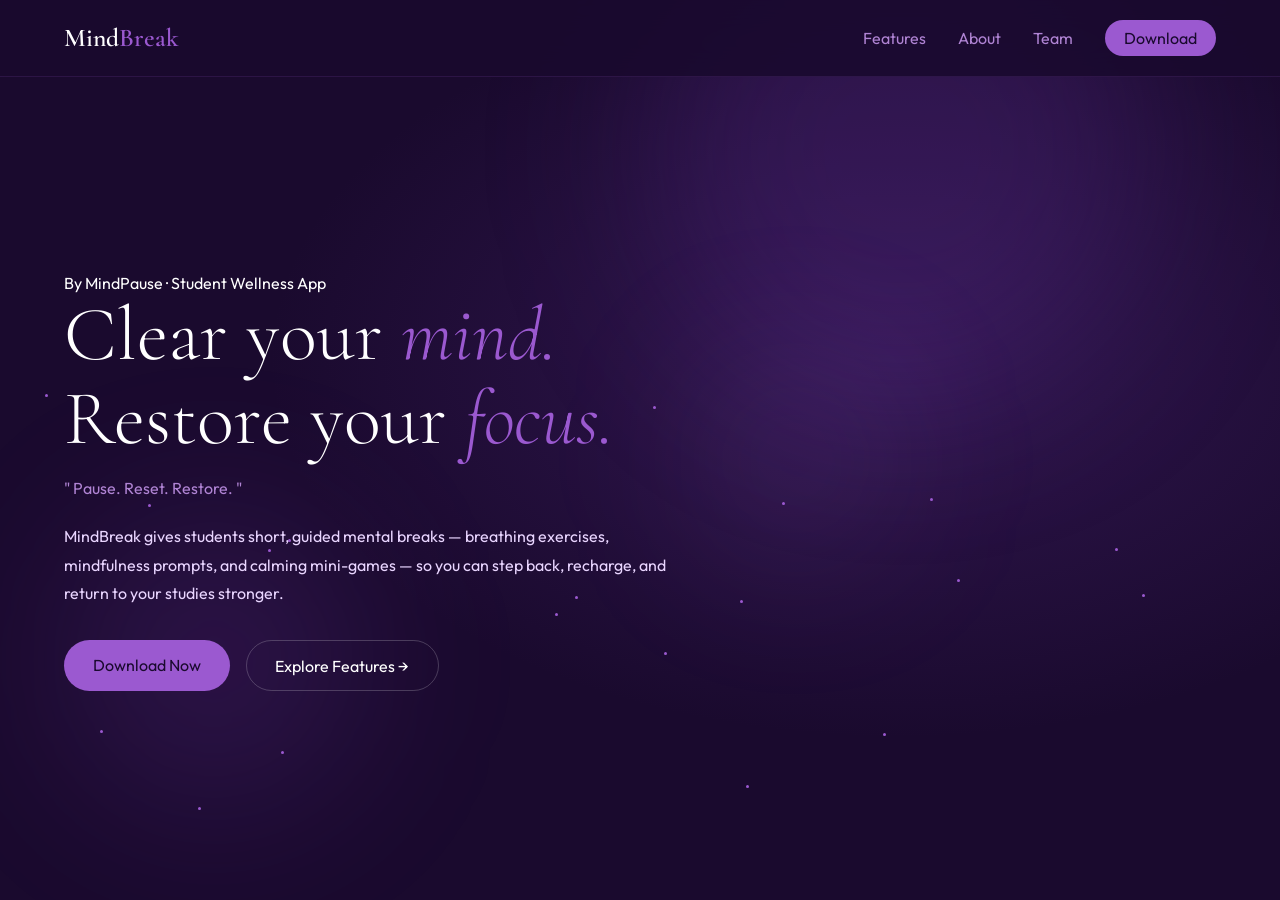
==== index.html @ 4e4fc4e6 "Add files via upload" ====
<!DOCTYPE html>
<html lang="en">
<head>
  <meta charset="UTF-8">
  <meta name="viewport" content="width=device-width, initial-scale=1.0">
  <title>MindBreak</title>

  <link rel="preconnect" href="https://fonts.googleapis.com">
  <link href="https://fonts.googleapis.com/css2?family=Cormorant+Garamond:ital,wght@0,300;0,400;0,600;1,300;1,400&family=Outfit:wght@300;400;500;600&display=swap" rel="stylesheet">

  <link rel="stylesheet" href="style.css">
</head>
<body>

<!-- NAV -->
<nav>
  <a href="#" class="nav-logo">Mind<span>Break</span></a>
  <ul class="nav-links">
    <li><a href="#features">Features</a></li>
    <li><a href="#about">About</a></li>
    <li><a href="#team">Team</a></li>
    <li><a href="#download" class="nav-cta">Download</a></li>
  </ul>
</nav>

<!-- HERO -->
<section class="hero" id="home">
  <div class="hero-bg"></div>
  <div class="blob blob-1"></div>
  <div class="blob blob-2"></div>
  <div class="blob blob-3"></div>
  <div class="particles" id="particles"></div>

  <div class="hero-content">
    <div class="hero-eyebrow">
      <span class="dot"></span>
      By MindPause · Student Wellness App
    </div>

    <h1>Clear your <em>mind.</em><br>Restore your <em>focus.</em></h1>

    <p class="tagline">" Pause. Reset. Restore. "</p>

    <p class="hero-desc">
      MindBreak gives students short, guided mental breaks —
      breathing exercises, mindfulness prompts, and calming mini-games —
      so you can step back, recharge, and return to your studies stronger.
    </p>

    <div class="download-group">
      <a href="#download" class="btn-primary">
        Download Now
      </a>

      <a href="#features" class="btn-secondary">
        Explore Features →
      </a>
    </div>
  </div>
</section>

<script src="script.js"></script>
</body>
</html>
---- style.css ----
*, *::before, *::after {
  box-sizing: border-box;
  margin: 0;
  padding: 0;
}

:root {
  --deep: #1a0a2e;
  --mid: #2d1b4e;
  --teal: #5b2d8e;
  --sage: #9b59d0;
  --mist: #c89ee8;
  --cream: #ffffff;
  --warm: #f5eeff;
  --coral: #c084fc;
  --gold: #a855f7;
  --text-light: #e9d5ff;
  --text-muted: #b084d4;
}

body {
  font-family: 'Outfit', sans-serif;
  background: var(--deep);
  color: var(--cream);
  overflow-x: hidden;
}

nav {
  position: fixed;
  top: 0;
  left: 0;
  right: 0;

  z-index: 100;

  display: flex;
  justify-content: space-between;
  align-items: center;

  padding: 1.4rem 5%;

  background: rgba(26, 10, 46, 0.88);
  backdrop-filter: blur(16px);

  border-bottom: 1px solid rgba(155, 89, 208, 0.15);
}

.nav-logo {
  font-family: 'Cormorant Garamond', serif;
  font-size: 1.6rem;
  font-weight: 600;
  text-decoration: none;
  color: white;
}

.nav-logo span {
  color: var(--sage);
}

.nav-links {
  display: flex;
  gap: 2rem;
  list-style: none;
}

.nav-links a {
  text-decoration: none;
  color: var(--text-muted);
  transition: 0.3s;
}

.nav-links a:hover {
  color: white;
}

.nav-cta {
  background: var(--sage);
  padding: 0.5rem 1.2rem;
  border-radius: 50px;
  color: var(--deep) !important;
}

.hero {
  min-height: 100vh;
  display: flex;
  align-items: center;

  position: relative;

  padding: 8rem 5% 4rem;

  overflow: hidden;
}

.hero-bg {
  position: absolute;
  inset: 0;

  background:
    radial-gradient(
      ellipse 70% 60% at 70% 40%,
      rgba(91, 45, 142, 0.35) 0%,
      transparent 70%
    ),
    var(--deep);
}

.hero-content {
  position: relative;
  z-index: 2;
  max-width: 620px;
}

.hero h1 {
  font-family: 'Cormorant Garamond', serif;

  font-size: clamp(3rem, 6vw, 5.5rem);

  font-weight: 300;
  line-height: 1.1;

  margin-bottom: 1rem;
}

.hero h1 em {
  color: var(--sage);
}

.tagline {
  color: var(--text-muted);
  margin-bottom: 1.5rem;
}

.hero-desc {
  line-height: 1.8;
  color: var(--text-light);
  margin-bottom: 2rem;
}

.download-group {
  display: flex;
  gap: 1rem;
}

.btn-primary,
.btn-secondary {
  text-decoration: none;
  padding: 0.9rem 1.8rem;
  border-radius: 50px;
  transition: 0.3s;
}

.btn-primary {
  background: var(--sage);
  color: var(--deep);
}

.btn-primary:hover {
  background: var(--mist);
}

.btn-secondary {
  border: 1px solid rgba(255,255,255,0.2);
  color: white;
}

.btn-secondary:hover {
  border-color: var(--sage);
  color: var(--sage);
}

.blob {
  position: absolute;
  border-radius: 50%;
  filter: blur(80px);
}

.blob-1 {
  width: 500px;
  height: 500px;

  background: rgba(91, 45, 142, 0.28);

  top: -100px;
  right: 10%;
}

.blob-2 {
  width: 300px;
  height: 300px;

  background: rgba(168, 85, 247, 0.12);

  bottom: 10%;
  left: 5%;
}

.blob-3 {
  width: 200px;
  height: 200px;

  background: rgba(192, 132, 252, 0.1);

  top: 40%;
  right: 30%;
}

.particle {
  position: absolute;

  width: 3px;
  height: 3px;

  border-radius: 50%;

  background: var(--sage);

  animation: float-up 8s ease-in-out infinite;
}

@keyframes float-up {
  0% {
    opacity: 0;
    transform: translateY(0);
  }

  50% {
    opacity: 0.6;
  }

  100% {
    opacity: 0;
    transform: translateY(-200px);
  }
}
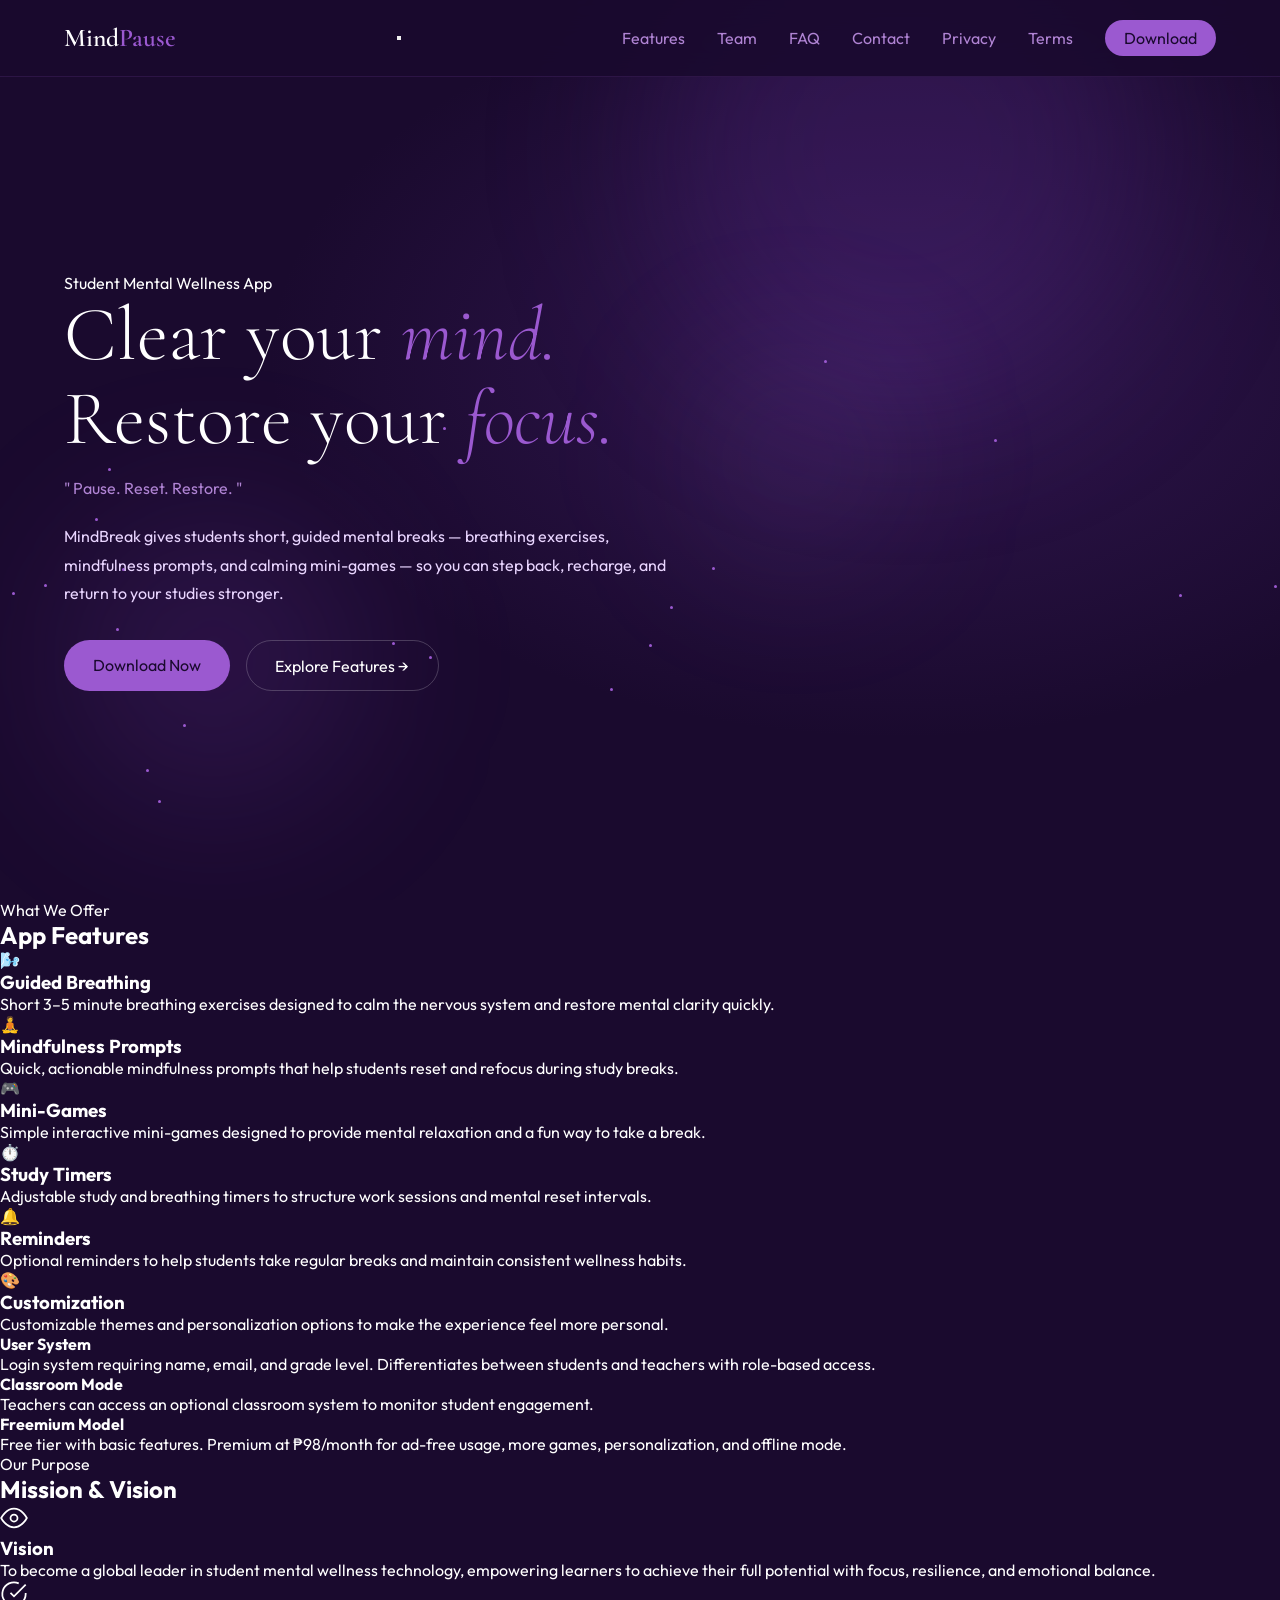
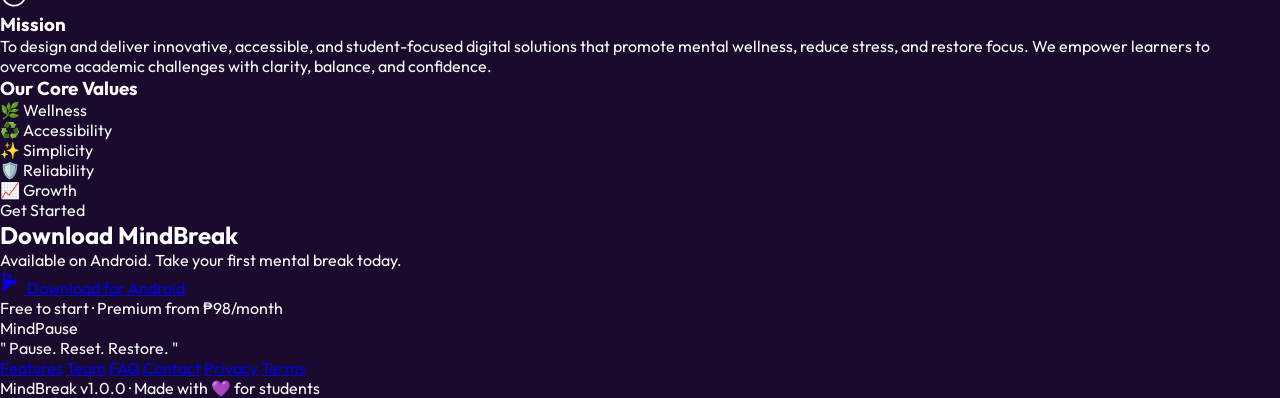
==== commit 94cd7c12: "Add files via upload" ====
--- a/index.html
+++ b/index.html
@@ -1,64 +1,192 @@
-<!DOCTYPE html>
-<html lang="en">
-<head>
-  <meta charset="UTF-8">
-  <meta name="viewport" content="width=device-width, initial-scale=1.0">
-  <title>MindBreak</title>
-
-  <link rel="preconnect" href="https://fonts.googleapis.com">
-  <link href="https://fonts.googleapis.com/css2?family=Cormorant+Garamond:ital,wght@0,300;0,400;0,600;1,300;1,400&family=Outfit:wght@300;400;500;600&display=swap" rel="stylesheet">
-
-  <link rel="stylesheet" href="style.css">
-</head>
-<body>
-
-<!-- NAV -->
-<nav>
-  <a href="#" class="nav-logo">Mind<span>Break</span></a>
-  <ul class="nav-links">
-    <li><a href="#features">Features</a></li>
-    <li><a href="#about">About</a></li>
-    <li><a href="#team">Team</a></li>
-    <li><a href="#download" class="nav-cta">Download</a></li>
-  </ul>
-</nav>
-
-<!-- HERO -->
-<section class="hero" id="home">
-  <div class="hero-bg"></div>
-  <div class="blob blob-1"></div>
-  <div class="blob blob-2"></div>
-  <div class="blob blob-3"></div>
-  <div class="particles" id="particles"></div>
-
-  <div class="hero-content">
-    <div class="hero-eyebrow">
-      <span class="dot"></span>
-      By MindPause · Student Wellness App
-    </div>
-
-    <h1>Clear your <em>mind.</em><br>Restore your <em>focus.</em></h1>
-
-    <p class="tagline">" Pause. Reset. Restore. "</p>
-
-    <p class="hero-desc">
-      MindBreak gives students short, guided mental breaks —
-      breathing exercises, mindfulness prompts, and calming mini-games —
-      so you can step back, recharge, and return to your studies stronger.
-    </p>
-
-    <div class="download-group">
-      <a href="#download" class="btn-primary">
-        Download Now
-      </a>
-
-      <a href="#features" class="btn-secondary">
-        Explore Features →
-      </a>
-    </div>
-  </div>
-</section>
-
-<script src="script.js"></script>
-</body>
+<!DOCTYPE html>
+<html lang="en">
+<head>
+  <meta charset="UTF-8">
+  <meta name="viewport" content="width=device-width, initial-scale=1.0">
+  <title>MindPause - Pause. Reset. Restore.</title>
+  <link rel="preconnect" href="https://fonts.googleapis.com">
+  <link href="https://fonts.googleapis.com/css2?family=Cormorant+Garamond:ital,wght@0,300;0,400;0,600;1,300;1,400&family=Outfit:wght@300;400;500;600&display=swap" rel="stylesheet">
+  <link rel="stylesheet" href="style.css">
+</head>
+<body>
+
+<nav>
+  <a href="#" class="nav-logo">Mind<span>Pause</span></a>
+  <button class="nav-mobile-toggle" id="navToggle">
+    <span></span><span></span><span></span>
+  </button>
+  <ul class="nav-links" id="navLinks">
+    <li><a href="#features">Features</a></li>
+    <li><a href="team.html">Team</a></li>
+    <li><a href="faq.html">FAQ</a></li>
+    <li><a href="contact.html">Contact</a></li>
+    <li><a href="privacy.html">Privacy</a></li>
+    <li><a href="terms.html">Terms</a></li>
+    <li><a href="#download" class="nav-cta">Download</a></li>
+  </ul>
+</nav>
+
+<!-- HERO -->
+<section class="hero" id="home">
+  <div class="hero-bg"></div>
+  <div class="blob blob-1"></div>
+  <div class="blob blob-2"></div>
+  <div class="blob blob-3"></div>
+  <div class="particles" id="particles"></div>
+
+  <div class="hero-content">
+    <div class="hero-eyebrow">
+      <span class="dot"></span>
+      Student Mental Wellness App
+    </div>
+
+    <h1>Clear your <em>mind.</em><br>Restore your <em>focus.</em></h1>
+
+    <p class="tagline">" Pause. Reset. Restore. "</p>
+
+    <p class="hero-desc">
+      MindBreak gives students short, guided mental breaks —
+      breathing exercises, mindfulness prompts, and calming mini-games —
+      so you can step back, recharge, and return to your studies stronger.
+    </p>
+
+    <div class="download-group">
+      <a href="#download" class="btn-primary">
+        Download Now
+      </a>
+      <a href="#features" class="btn-secondary">
+        Explore Features →
+      </a>
+    </div>
+  </div>
+</section>
+
+<!-- FEATURES -->
+<section class="section-features" id="features">
+  <div class="section-inner">
+    <div class="section-eyebrow"><span class="dot"></span>What We Offer</div>
+    <h2 class="section-title">App Features</h2>
+
+    <div class="features-grid">
+      <div class="feature-card">
+        <div class="feature-icon">🌬️</div>
+        <h3>Guided Breathing</h3>
+        <p>Short 3–5 minute breathing exercises designed to calm the nervous system and restore mental clarity quickly.</p>
+      </div>
+      <div class="feature-card">
+        <div class="feature-icon">🧘</div>
+        <h3>Mindfulness Prompts</h3>
+        <p>Quick, actionable mindfulness prompts that help students reset and refocus during study breaks.</p>
+      </div>
+      <div class="feature-card">
+        <div class="feature-icon">🎮</div>
+        <h3>Mini-Games</h3>
+        <p>Simple interactive mini-games designed to provide mental relaxation and a fun way to take a break.</p>
+      </div>
+      <div class="feature-card">
+        <div class="feature-icon">⏱️</div>
+        <h3>Study Timers</h3>
+        <p>Adjustable study and breathing timers to structure work sessions and mental reset intervals.</p>
+      </div>
+      <div class="feature-card">
+        <div class="feature-icon">🔔</div>
+        <h3>Reminders</h3>
+        <p>Optional reminders to help students take regular breaks and maintain consistent wellness habits.</p>
+      </div>
+      <div class="feature-card">
+        <div class="feature-icon">🎨</div>
+        <h3>Customization</h3>
+        <p>Customizable themes and personalization options to make the experience feel more personal.</p>
+      </div>
+    </div>
+
+    <div class="feature-highlights">
+      <div class="fh-card">
+        <h4>User System</h4>
+        <p>Login system requiring name, email, and grade level. Differentiates between students and teachers with role-based access.</p>
+      </div>
+      <div class="fh-card">
+        <h4>Classroom Mode</h4>
+        <p>Teachers can access an optional classroom system to monitor student engagement.</p>
+      </div>
+      <div class="fh-card">
+        <h4>Freemium Model</h4>
+        <p>Free tier with basic features. Premium at ₱98/month for ad-free usage, more games, personalization, and offline mode.</p>
+      </div>
+    </div>
+  </div>
+</section>
+
+<!-- MISSION & VISION -->
+<section class="section-mv">
+  <div class="section-inner">
+    <div class="section-eyebrow"><span class="dot"></span>Our Purpose</div>
+    <h2 class="section-title">Mission & Vision</h2>
+
+    <div class="vm-grid">
+      <div class="vm-card">
+        <div class="vm-icon">
+          <svg width="28" height="28" fill="none" stroke="currentColor" stroke-width="1.5" viewBox="0 0 24 24"><path d="M1 12s4-8 11-8 11 8 11 8-4 8-11 8-11-8-11-8z"/><circle cx="12" cy="12" r="3"/></svg>
+        </div>
+        <h3>Vision</h3>
+        <p>To become a global leader in student mental wellness technology, empowering learners to achieve their full potential with focus, resilience, and emotional balance.</p>
+      </div>
+      <div class="vm-card">
+        <div class="vm-icon">
+          <svg width="28" height="28" fill="none" stroke="currentColor" stroke-width="1.5" viewBox="0 0 24 24"><path d="M22 11.08V12a10 10 0 1 1-5.93-9.14"/><polyline points="22 4 12 14.01 9 11.01"/></svg>
+        </div>
+        <h3>Mission</h3>
+        <p>To design and deliver innovative, accessible, and student-focused digital solutions that promote mental wellness, reduce stress, and restore focus. We empower learners to overcome academic challenges with clarity, balance, and confidence.</p>
+      </div>
+    </div>
+
+    <div class="values-section">
+      <h3>Our Core Values</h3>
+      <div class="values-list">
+        <div class="value-item"><span>🌿</span> Wellness</div>
+        <div class="value-item"><span>♻️</span> Accessibility</div>
+        <div class="value-item"><span>✨</span> Simplicity</div>
+        <div class="value-item"><span>🛡️</span> Reliability</div>
+        <div class="value-item"><span>📈</span> Growth</div>
+      </div>
+    </div>
+  </div>
+</section>
+
+<!-- DOWNLOAD -->
+<section class="section-download" id="download">
+  <div class="section-inner">
+    <div class="section-eyebrow"><span class="dot"></span>Get Started</div>
+    <h2 class="section-title">Download MindBreak</h2>
+    <p class="section-desc">Available on Android. Take your first mental break today.</p>
+
+    <div class="download-options">
+      <a href="#" class="download-btn">
+        <svg width="24" height="24" viewBox="0 0 24 24" fill="currentColor"><path d="M3,20.5V3.5C3,2.91 3.34,2.39 3.84,2.15L13.69,12L3.84,21.85C3.34,21.6 3,21.09 3,20.5M16.71,13.71L14.97,15.46L11.5,12L14.97,8.54L16.71,10.29L14.93,12L16.71,13.71M5,4.5V9.5H11V4.5H5Z"/></svg>
+        Download for Android
+      </a>
+      <p class="download-free">Free to start · Premium from ₱98/month</p>
+    </div>
+  </div>
+</section>
+
+<!-- FOOTER -->
+<footer class="site-footer">
+  <div class="footer-content">
+    <div class="footer-brand">Mind<span>Pause</span></div>
+    <p class="footer-tagline">" Pause. Reset. Restore. "</p>
+    <div class="footer-links">
+      <a href="#features">Features</a>
+      <a href="team.html">Team</a>
+      <a href="faq.html">FAQ</a>
+      <a href="contact.html">Contact</a>
+      <a href="privacy.html">Privacy</a>
+      <a href="terms.html">Terms</a>
+    </div>
+    <p class="footer-copy">MindBreak v1.0.0 · Made with 💜 for students</p>
+  </div>
+</footer>
+
+<script src="script.js"></script>
+</body>
 </html>
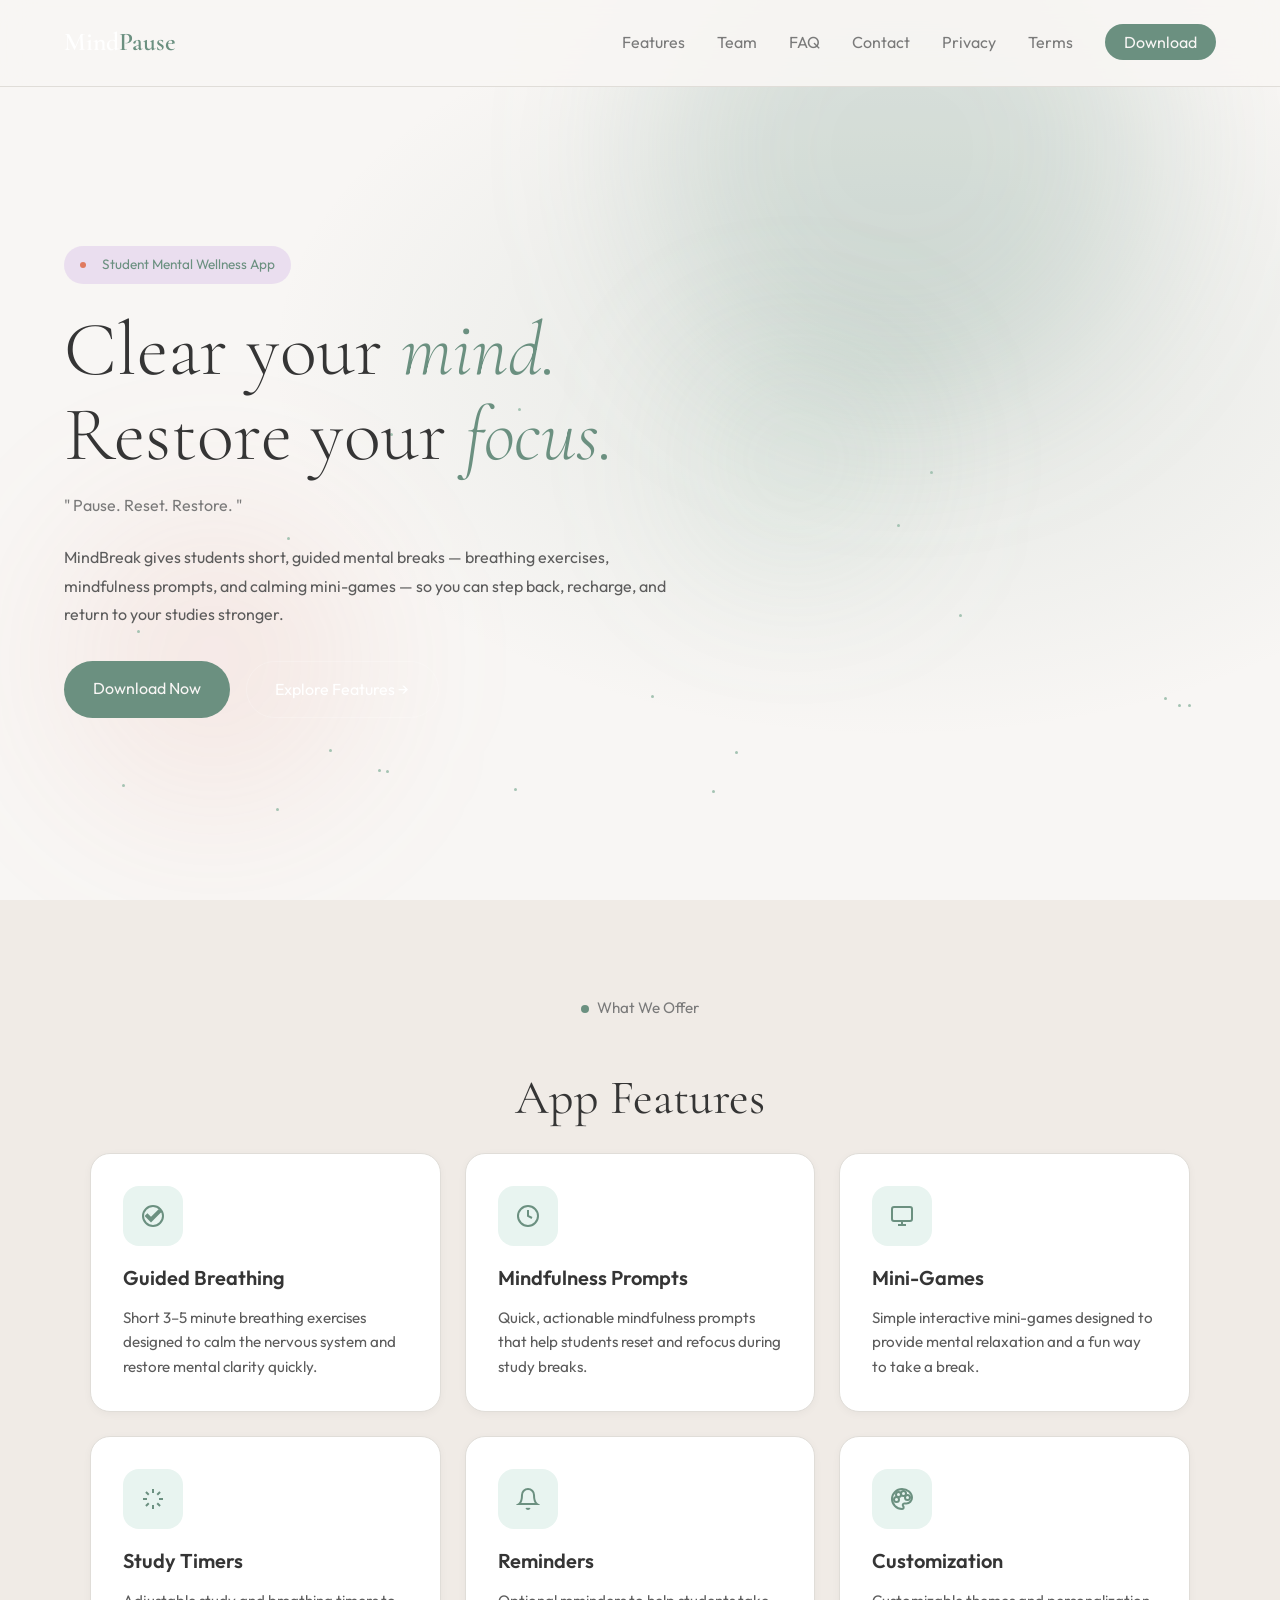
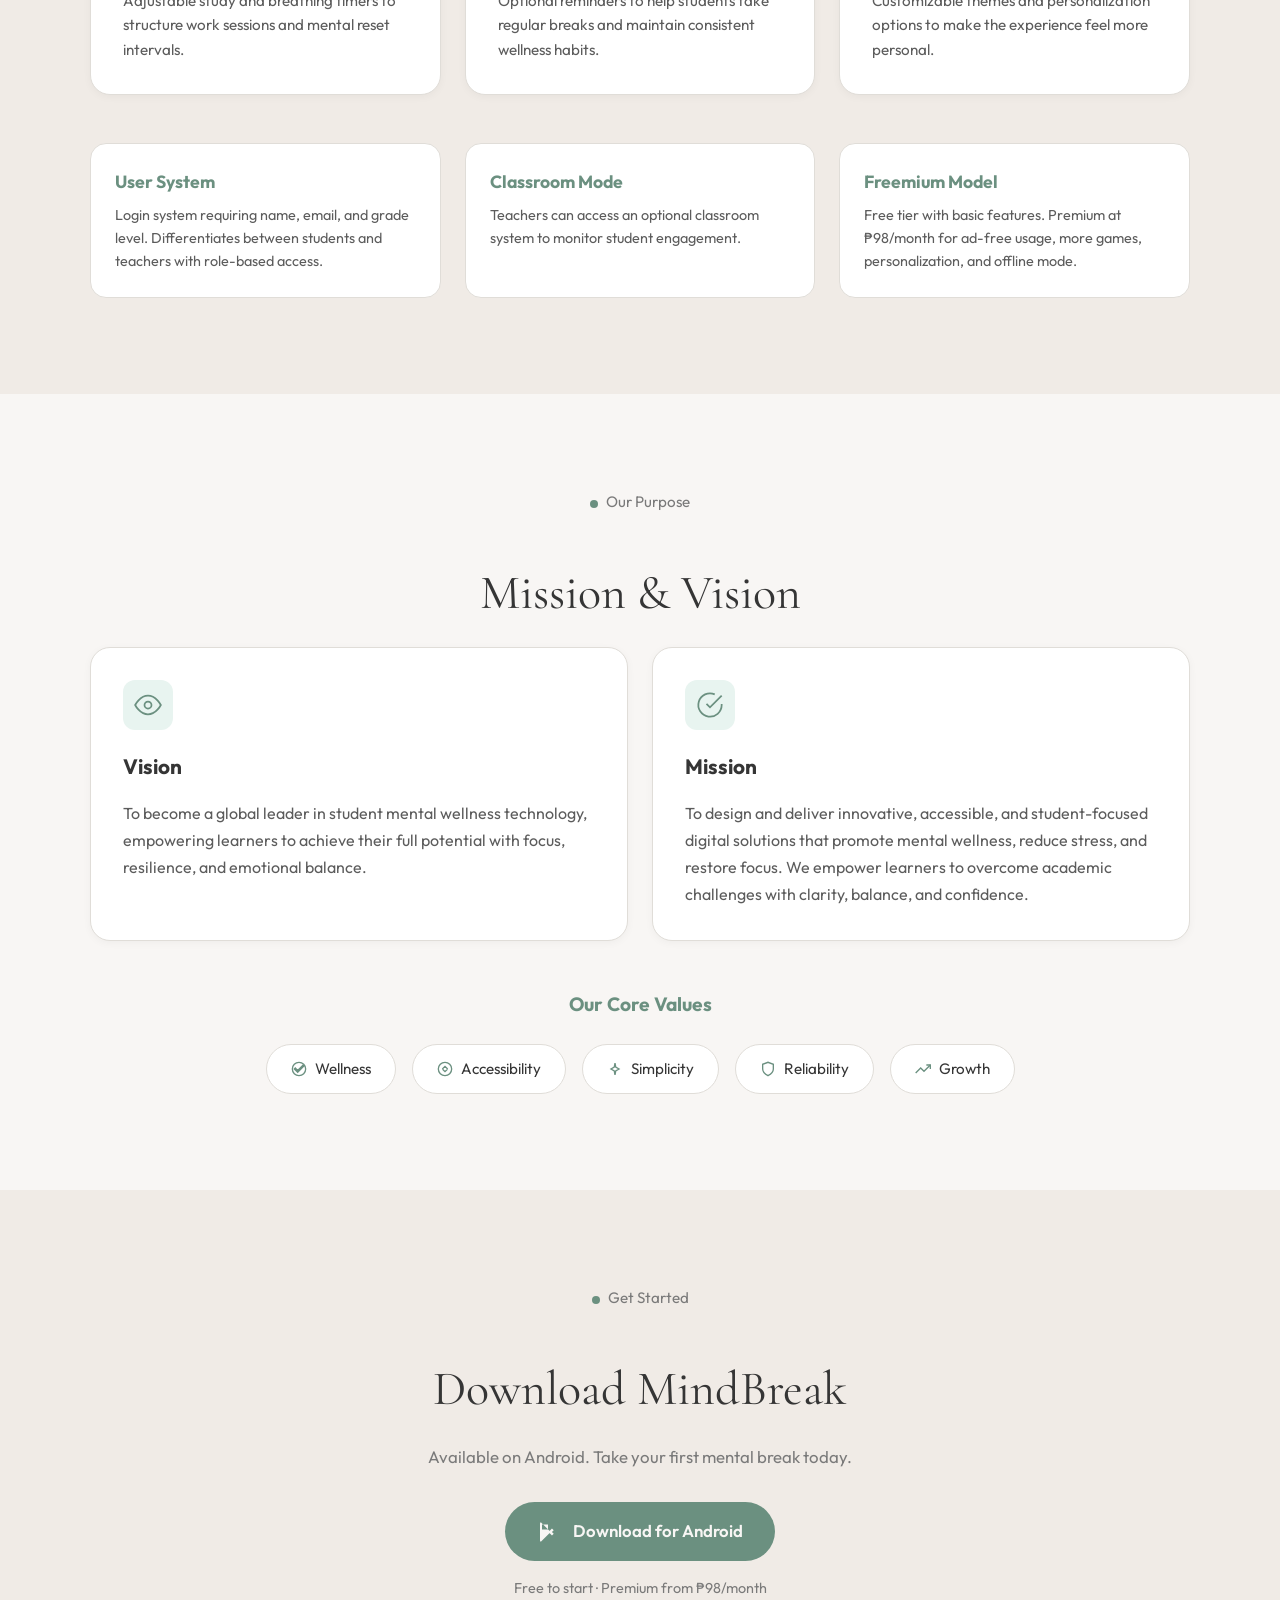
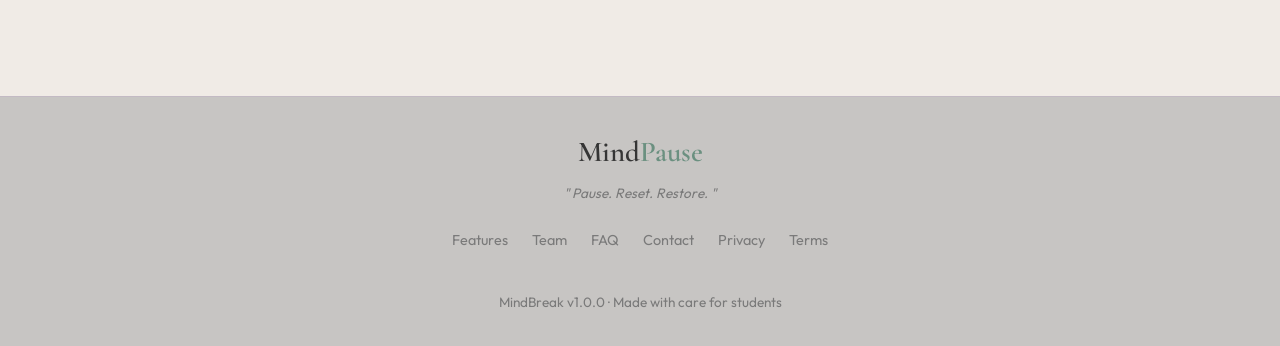
==== commit d24de508: "Add files via upload" ====
--- a/index.html
+++ b/index.html
@@ -69,32 +69,44 @@
 
     <div class="features-grid">
       <div class="feature-card">
-        <div class="feature-icon">🌬️</div>
+        <div class="feature-icon">
+          <svg width="24" height="24" viewBox="0 0 24 24" fill="none" stroke="currentColor" stroke-width="2"><path d="M12 2C6.48 2 2 6.48 2 12s4.48 10 10 10 10-4.48 10-10S17.52 2 12 2zm-2 15l-5-5 1.41-1.41L10 14.17l7.59-7.59L19 8l-9 9z"/></svg>
+        </div>
         <h3>Guided Breathing</h3>
         <p>Short 3–5 minute breathing exercises designed to calm the nervous system and restore mental clarity quickly.</p>
       </div>
       <div class="feature-card">
-        <div class="feature-icon">🧘</div>
+        <div class="feature-icon">
+          <svg width="24" height="24" viewBox="0 0 24 24" fill="none" stroke="currentColor" stroke-width="2"><circle cx="12" cy="12" r="10"/><path d="M12 6v6l4 2"/></svg>
+        </div>
         <h3>Mindfulness Prompts</h3>
         <p>Quick, actionable mindfulness prompts that help students reset and refocus during study breaks.</p>
       </div>
       <div class="feature-card">
-        <div class="feature-icon">🎮</div>
+        <div class="feature-icon">
+          <svg width="24" height="24" viewBox="0 0 24 24" fill="none" stroke="currentColor" stroke-width="2"><rect x="2" y="3" width="20" height="14" rx="2"/><path d="M8 21h8M12 17v4"/></svg>
+        </div>
         <h3>Mini-Games</h3>
         <p>Simple interactive mini-games designed to provide mental relaxation and a fun way to take a break.</p>
       </div>
       <div class="feature-card">
-        <div class="feature-icon">⏱️</div>
+        <div class="feature-icon">
+          <svg width="24" height="24" viewBox="0 0 24 24" fill="none" stroke="currentColor" stroke-width="2"><path d="M12 2v4M12 18v4M4.93 4.93l2.83 2.83M16.24 16.24l2.83 2.83M2 12h4M18 12h4M4.93 19.07l2.83-2.83M16.24 7.76l2.83-2.83"/></svg>
+        </div>
         <h3>Study Timers</h3>
         <p>Adjustable study and breathing timers to structure work sessions and mental reset intervals.</p>
       </div>
       <div class="feature-card">
-        <div class="feature-icon">🔔</div>
+        <div class="feature-icon">
+          <svg width="24" height="24" viewBox="0 0 24 24" fill="none" stroke="currentColor" stroke-width="2"><path d="M18 8A6 6 0 0 0 6 8c0 7-3 9-3 9h18s-3-2-3-9M13.73 21a2 2 0 0 1-3.46 0"/></svg>
+        </div>
         <h3>Reminders</h3>
         <p>Optional reminders to help students take regular breaks and maintain consistent wellness habits.</p>
       </div>
       <div class="feature-card">
-        <div class="feature-icon">🎨</div>
+        <div class="feature-icon">
+          <svg width="24" height="24" viewBox="0 0 24 24" fill="none" stroke="currentColor" stroke-width="2"><circle cx="13.5" cy="6.5" r="2.5"/><circle cx="17.5" cy="10.5" r="2.5"/><circle cx="8.5" cy="7.5" r="2.5"/><circle cx="6.5" cy="12.5" r="2.5"/><path d="M12 2C6.5 2 2 6.5 2 12s4.5 10 10 10c.926 0 1.648-.746 1.648-1.688 0-.437-.18-.835-.437-1.125-.29-.289-.438-.652-.438-1.125a1.64 1.64 0 0 1 1.668-1.668h1.996c3.051 0 5.555-2.503 5.555-5.555C21.965 6.013 17.461 2 12 2z"/></svg>
+        </div>
         <h3>Customization</h3>
         <p>Customizable themes and personalization options to make the experience feel more personal.</p>
       </div>
@@ -143,11 +155,26 @@
     <div class="values-section">
       <h3>Our Core Values</h3>
       <div class="values-list">
-        <div class="value-item"><span>🌿</span> Wellness</div>
-        <div class="value-item"><span>♻️</span> Accessibility</div>
-        <div class="value-item"><span>✨</span> Simplicity</div>
-        <div class="value-item"><span>🛡️</span> Reliability</div>
-        <div class="value-item"><span>📈</span> Growth</div>
+        <div class="value-item">
+          <svg width="16" height="16" viewBox="0 0 24 24" fill="none" stroke="currentColor" stroke-width="2"><path d="M12 2C6.48 2 2 6.48 2 12s4.48 10 10 10 10-4.48 10-10S17.52 2 12 2zm-2 15l-5-5 1.41-1.41L10 14.17l7.59-7.59L19 8l-9 9z"/></svg>
+          Wellness
+        </div>
+        <div class="value-item">
+          <svg width="16" height="16" viewBox="0 0 24 24" fill="none" stroke="currentColor" stroke-width="2"><circle cx="12" cy="12" r="10"/><path d="M16 12l-4-4-4 4M8 12l4 4 4-4"/></svg>
+          Accessibility
+        </div>
+        <div class="value-item">
+          <svg width="16" height="16" viewBox="0 0 24 24" fill="none" stroke="currentColor" stroke-width="2"><path d="M12 3l1.09 6.26L18 12l-4.91 2.74L12 21l-1.09-6.26L6 12l4.91-2.74z"/></svg>
+          Simplicity
+        </div>
+        <div class="value-item">
+          <svg width="16" height="16" viewBox="0 0 24 24" fill="none" stroke="currentColor" stroke-width="2"><path d="M12 22s8-4 8-10V5l-8-3-8 3v7c0 6 8 10 8 10z"/></svg>
+          Reliability
+        </div>
+        <div class="value-item">
+          <svg width="16" height="16" viewBox="0 0 24 24" fill="none" stroke="currentColor" stroke-width="2"><path d="M23 6l-9.5 9.5-5-5L1 18"/><path d="M17 6h6v6"/></svg>
+          Growth
+        </div>
       </div>
     </div>
   </div>
@@ -183,7 +210,7 @@
       <a href="privacy.html">Privacy</a>
       <a href="terms.html">Terms</a>
     </div>
-    <p class="footer-copy">MindBreak v1.0.0 · Made with 💜 for students</p>
+    <p class="footer-copy">MindBreak v1.0.0 · Made with care for students</p>
   </div>
 </footer>
 
--- a/style.css
+++ b/style.css
@@ -5,17 +5,18 @@
 }
 
 :root {
-  --deep: #1a0a2e;
-  --mid: #2d1b4e;
-  --teal: #5b2d8e;
-  --sage: #9b59d0;
-  --mist: #c89ee8;
-  --cream: #ffffff;
-  --warm: #f5eeff;
-  --coral: #c084fc;
-  --gold: #a855f7;
-  --text-light: #e9d5ff;
-  --text-muted: #b084d4;
+  --deep: #f8f6f4;
+  --mid: #ffffff;
+  --teal: #e8f4f0;
+  --sage: #6b9080;
+  --mist: #a4c3b2;
+  --cream: #353535;
+  --warm: #f0ebe6;
+  --coral: #e07a5f;
+  --gold: #81b29a;
+  --text-light: #5c5c5c;
+  --text-muted: #7a7a7a;
+  --border: #e0ddd8;
 }
 
 body {
@@ -23,6 +24,7 @@
   background: var(--deep);
   color: var(--cream);
   overflow-x: hidden;
+  line-height: 1.6;
 }
 
 nav {
@@ -39,10 +41,10 @@
 
   padding: 1.4rem 5%;
 
-  background: rgba(26, 10, 46, 0.88);
+  background: rgba(248, 246, 244, 0.92);
   backdrop-filter: blur(16px);
 
-  border-bottom: 1px solid rgba(155, 89, 208, 0.15);
+  border-bottom: 1px solid var(--border);
 }
 
 .nav-logo {
@@ -69,8 +71,13 @@
   transition: 0.3s;
 }
 
-.nav-links a:hover {
-  color: white;
+.nav-links a:hover,
+.nav-links a.active {
+  color: var(--sage);
+}
+
+.nav-links a.active {
+  font-weight: 500;
 }
 
 .nav-cta {
@@ -92,6 +99,22 @@
   overflow: hidden;
 }
 
+@media (max-width: 768px) {
+  .hero {
+    padding-top: 6rem;
+  }
+
+  .hero-bg {
+    background:
+      radial-gradient(
+        ellipse 80% 50% at 60% 30%,
+        rgba(91, 45, 142, 0.25) 0%,
+        transparent 70%
+      ),
+      var(--deep);
+  }
+}
+
 .hero-bg {
   position: absolute;
   inset: 0;
@@ -99,7 +122,7 @@
   background:
     radial-gradient(
       ellipse 70% 60% at 70% 40%,
-      rgba(91, 45, 142, 0.35) 0%,
+      rgba(107, 144, 128, 0.15) 0%,
       transparent 70%
     ),
     var(--deep);
@@ -109,6 +132,25 @@
   position: relative;
   z-index: 2;
   max-width: 620px;
+}
+
+.hero-eyebrow {
+  display: inline-flex;
+  align-items: center;
+  gap: 0.5rem;
+  background: rgba(155, 89, 208, 0.15);
+  padding: 0.5rem 1rem;
+  border-radius: 50px;
+  font-size: 0.85rem;
+  color: var(--sage);
+  margin-bottom: 1.5rem;
+}
+
+.hero-eyebrow .dot {
+  width: 6px;
+  height: 6px;
+  background: var(--coral);
+  border-radius: 50%;
 }
 
 .hero h1 {
@@ -179,7 +221,7 @@
   width: 500px;
   height: 500px;
 
-  background: rgba(91, 45, 142, 0.28);
+  background: rgba(107, 144, 128, 0.2);
 
   top: -100px;
   right: 10%;
@@ -189,7 +231,7 @@
   width: 300px;
   height: 300px;
 
-  background: rgba(168, 85, 247, 0.12);
+  background: rgba(224, 122, 95, 0.1);
 
   bottom: 10%;
   left: 5%;
@@ -199,7 +241,7 @@
   width: 200px;
   height: 200px;
 
-  background: rgba(192, 132, 252, 0.1);
+  background: rgba(129, 178, 154, 0.15);
 
   top: 40%;
   right: 30%;
@@ -213,7 +255,7 @@
 
   border-radius: 50%;
 
-  background: var(--sage);
+  background: var(--mist);
 
   animation: float-up 8s ease-in-out infinite;
 }
@@ -232,4 +274,1362 @@
     opacity: 0;
     transform: translateY(-200px);
   }
+}
+
+/* HELP & SUPPORT */
+.support {
+  padding: 6rem 5%;
+  background: var(--deep);
+  position: relative;
+}
+
+.section-inner {
+  max-width: 1100px;
+  margin: 0 auto;
+}
+
+.section-eyebrow {
+  text-align: center;
+  color: var(--text-muted);
+  margin-bottom: 2.5rem;
+  font-size: 0.95rem;
+}
+
+.dot {
+  display: inline-block;
+  width: 8px;
+  height: 8px;
+  background: var(--sage);
+  border-radius: 50%;
+  margin-right: 0.5rem;
+}
+
+.section-title {
+  font-family: 'Cormorant Garamond', serif;
+  font-size: clamp(2rem, 4vw, 3rem);
+  font-weight: 400;
+  text-align: center;
+  margin-bottom: 1rem;
+}
+
+/* Features Section */
+.section-features {
+  padding: 6rem 5%;
+  background: linear-gradient(180deg, var(--deep) 0%, rgba(45, 27, 78, 0.5) 100%);
+}
+
+.features-grid {
+  display: grid;
+  grid-template-columns: repeat(auto-fit, minmax(280px, 1fr));
+  gap: 1.5rem;
+  margin-bottom: 3rem;
+}
+
+.feature-card {
+  background: var(--mid);
+  border-radius: 20px;
+  padding: 2rem;
+  border: 1px solid var(--border);
+  transition: 0.3s;
+  box-shadow: 0 2px 8px rgba(0,0,0,0.04);
+}
+
+.feature-card:hover {
+  border-color: var(--sage);
+  transform: translateY(-5px);
+  box-shadow: 0 8px 24px rgba(107, 144, 128, 0.15);
+}
+
+.feature-icon {
+  width: 60px;
+  height: 60px;
+  background: var(--teal);
+  border-radius: 16px;
+  display: flex;
+  align-items: center;
+  justify-content: center;
+  margin-bottom: 1rem;
+  color: var(--sage);
+}
+
+.feature-card h3 {
+  font-size: 1.25rem;
+  margin-bottom: 0.75rem;
+  font-weight: 600;
+  color: var(--cream);
+}
+
+.feature-card p {
+  color: var(--text-light);
+  line-height: 1.6;
+  font-size: 0.95rem;
+}
+
+.feature-highlights {
+  display: grid;
+  grid-template-columns: repeat(auto-fit, minmax(250px, 1fr));
+  gap: 1.5rem;
+  margin-top: 3rem;
+}
+
+.fh-card {
+  background: var(--mid);
+  border-radius: 16px;
+  padding: 1.5rem;
+  border: 1px solid var(--border);
+}
+
+.fh-card h4 {
+  font-size: 1.1rem;
+  margin-bottom: 0.5rem;
+  color: var(--sage);
+}
+
+.fh-card p {
+  color: var(--text-light);
+  font-size: 0.9rem;
+  line-height: 1.6;
+}
+
+/* Mission & Vision Section */
+.section-mv {
+  padding: 6rem 5%;
+  background: var(--deep);
+}
+
+.vm-grid {
+  display: grid;
+  grid-template-columns: repeat(auto-fit, minmax(280px, 1fr));
+  gap: 1.5rem;
+}
+
+.vm-card {
+  background: var(--mid);
+  border-radius: 20px;
+  padding: 2rem;
+  border: 1px solid var(--border);
+  transition: 0.3s;
+  box-shadow: 0 2px 8px rgba(0,0,0,0.04);
+}
+
+.vm-card:hover {
+  border-color: var(--sage);
+  box-shadow: 0 8px 24px rgba(107, 144, 128, 0.15);
+}
+
+.vm-icon {
+  width: 50px;
+  height: 50px;
+  background: var(--teal);
+  border-radius: 12px;
+  display: flex;
+  align-items: center;
+  justify-content: center;
+  color: var(--sage);
+  margin-bottom: 1.25rem;
+}
+
+.vm-card h3 {
+  font-size: 1.3rem;
+  margin-bottom: 1rem;
+}
+
+.vm-card p {
+  color: var(--text-light);
+  line-height: 1.7;
+}
+
+.values-section {
+  margin-top: 3rem;
+  text-align: center;
+}
+
+.values-section h3 {
+  font-size: 1.2rem;
+  margin-bottom: 1.5rem;
+  color: var(--sage);
+}
+
+.values-list {
+  display: flex;
+  justify-content: center;
+  flex-wrap: wrap;
+  gap: 1rem;
+}
+
+.value-item {
+  background: var(--mid);
+  padding: 0.75rem 1.5rem;
+  border-radius: 50px;
+  border: 1px solid var(--border);
+  font-size: 0.95rem;
+  display: flex;
+  align-items: center;
+  gap: 0.5rem;
+  color: var(--cream);
+}
+
+.value-item svg {
+  color: var(--sage);
+}
+
+/* Download Section */
+.section-download {
+  padding: 6rem 5%;
+  background: var(--warm);
+  text-align: center;
+}
+
+.section-desc {
+  color: var(--text-muted);
+  margin-bottom: 2rem;
+  font-size: 1.05rem;
+}
+
+.download-options {
+  display: flex;
+  flex-direction: column;
+  align-items: center;
+  gap: 1rem;
+}
+
+.download-btn {
+  display: inline-flex;
+  align-items: center;
+  gap: 0.75rem;
+  background: var(--sage);
+  color: var(--deep);
+  padding: 1rem 2rem;
+  border-radius: 50px;
+  text-decoration: none;
+  font-weight: 600;
+  font-size: 1.05rem;
+  transition: 0.3s;
+}
+
+.download-btn:hover {
+  background: var(--mist);
+  transform: scale(1.02);
+}
+
+.download-free {
+  color: var(--text-muted);
+  font-size: 0.9rem;
+}
+
+.support-grid {
+  display: flex;
+  flex-direction: column;
+  gap: 0.75rem;
+}
+
+.support-card {
+  display: flex;
+  align-items: center;
+  gap: 1rem;
+  padding: 1.2rem 1.5rem;
+  background: var(--mid);
+  border-radius: 12px;
+  text-decoration: none;
+  color: var(--cream);
+  transition: background 0.3s, transform 0.2s;
+  border: 1px solid var(--border);
+}
+
+.support-card:hover {
+  background: var(--teal);
+  transform: translateX(4px);
+}
+
+.support-icon {
+  width: 40px;
+  height: 40px;
+  display: flex;
+  align-items: center;
+  justify-content: center;
+  background: var(--teal);
+  border-radius: 10px;
+  flex-shrink: 0;
+  color: var(--sage);
+}
+
+.support-label {
+  flex: 1;
+  font-size: 1rem;
+  font-weight: 500;
+}
+
+.support-arrow {
+  font-size: 1.5rem;
+  color: var(--text-muted);
+  transition: transform 0.2s;
+}
+
+.support-card:hover .support-arrow {
+  transform: translateX(4px);
+  color: var(--cream);
+}
+
+.app-version {
+  text-align: center;
+  margin-top: 4rem;
+  color: var(--text-muted);
+  font-size: 0.85rem;
+  line-height: 1.6;
+}
+
+/* MODALS */
+.modal-overlay {
+  display: none;
+  position: fixed;
+  inset: 0;
+  background: rgba(0, 0, 0, 0.6);
+  backdrop-filter: blur(4px);
+  z-index: 200;
+  padding: 1rem;
+}
+
+.modal-overlay.active {
+  display: flex;
+  align-items: center;
+  justify-content: center;
+}
+
+.modal {
+  display: none;
+  position: relative;
+  background: var(--mid);
+  border-radius: 16px;
+  padding: 1.5rem;
+  width: 100%;
+  max-height: 90vh;
+  overflow-y: auto;
+  z-index: 201;
+  opacity: 0;
+  transform: scale(0.95);
+  transition: opacity 0.3s, transform 0.3s;
+  border: 1px solid var(--border);
+}
+
+.modal.active {
+  display: block;
+  opacity: 1;
+  transform: scale(1);
+}
+
+.modal-header {
+  display: flex;
+  justify-content: space-between;
+  align-items: center;
+  margin-bottom: 1.5rem;
+}
+
+.modal-header h3 {
+  font-size: 1.2rem;
+  font-weight: 600;
+}
+
+.modal-close {
+  background: none;
+  border: none;
+  color: var(--text-muted);
+  font-size: 1.5rem;
+  cursor: pointer;
+  transition: color 0.2s;
+  padding: 0.25rem;
+  line-height: 1;
+}
+
+.modal-close:hover {
+  color: var(--cream);
+}
+
+.modal-body p {
+  color: var(--text-light);
+  line-height: 1.7;
+  margin-bottom: 1.5rem;
+}
+
+.faq-item {
+  margin-bottom: 1.5rem;
+}
+
+.faq-q {
+  font-weight: 600;
+  color: var(--cream);
+  margin-bottom: 0.4rem;
+}
+
+.faq-a {
+  color: var(--text-light);
+  line-height: 1.6;
+}
+
+.contact-form {
+  display: flex;
+  flex-direction: column;
+  gap: 0.8rem;
+}
+
+.contact-form input,
+.contact-form textarea {
+  width: 100%;
+  padding: 0.9rem 1.2rem;
+  background: rgba(0, 0, 0, 0.2);
+  border: 1px solid rgba(155, 89, 208, 0.2);
+  border-radius: 10px;
+  color: var(--cream);
+  font-family: 'Outfit', sans-serif;
+  font-size: 0.95rem;
+  transition: border-color 0.3s;
+}
+
+.contact-form input:focus,
+.contact-form textarea:focus {
+  outline: none;
+  border-color: var(--sage);
+}
+
+.contact-form input::placeholder,
+.contact-form textarea::placeholder {
+  color: var(--text-muted);
+}
+
+.contact-form textarea {
+  resize: vertical;
+  min-height: 100px;
+}
+
+.contact-form .btn-primary {
+  border: none;
+  cursor: pointer;
+  font-family: 'Outfit', sans-serif;
+  font-size: 1rem;
+  text-align: center;
+  width: 100%;
+  margin-top: 0.5rem;
+}
+
+/* Mobile Navigation */
+.nav-mobile-toggle {
+  display: none;
+  flex-direction: column;
+  gap: 5px;
+  background: none;
+  border: none;
+  cursor: pointer;
+  padding: 5px;
+  z-index: 101;
+}
+
+.nav-mobile-toggle span {
+  width: 24px;
+  height: 2px;
+  background: var(--text-light);
+  transition: 0.3s;
+}
+
+.nav-mobile-toggle.active span:nth-child(1) {
+  transform: rotate(45deg) translate(5px, 5px);
+}
+
+.nav-mobile-toggle.active span:nth-child(2) {
+  opacity: 0;
+}
+
+.nav-mobile-toggle.active span:nth-child(3) {
+  transform: rotate(-45deg) translate(5px, -5px);
+}
+
+@media (max-width: 768px) {
+  .nav-mobile-toggle {
+    display: flex;
+  }
+
+  .nav-links {
+    position: fixed;
+    top: 0;
+    right: -100%;
+    width: 280px;
+    height: 100vh;
+    background: var(--mid);
+    flex-direction: column;
+    padding: 5rem 2rem 2rem;
+    gap: 1rem;
+    border-left: 1px solid rgba(155, 89, 208, 0.2);
+    transition: right 0.3s ease;
+  }
+
+  .nav-links.active {
+    right: 0;
+  }
+
+  .nav-links li {
+    border-bottom: 1px solid rgba(155, 89, 208, 0.1);
+    padding-bottom: 1rem;
+  }
+
+  .nav-links .nav-cta {
+    margin-top: 1rem;
+    text-align: center;
+  }
+}
+
+/* Page Content */
+.page-content {
+  min-height: 100vh;
+  padding-top: 80px;
+}
+
+.page-header {
+  position: relative;
+  padding: 4rem 5%;
+  text-align: center;
+  min-height: 40vh;
+  display: flex;
+  align-items: center;
+  justify-content: center;
+  overflow: hidden;
+}
+
+.page-header .blob {
+  position: absolute;
+  border-radius: 50%;
+  filter: blur(80px);
+}
+
+.page-header .blob-1 {
+  width: 400px;
+  height: 400px;
+  background: rgba(107, 144, 128, 0.2);
+  top: -100px;
+  right: 10%;
+}
+
+.page-header .blob-2 {
+  width: 250px;
+  height: 250px;
+  background: rgba(224, 122, 95, 0.12);
+  bottom: -50px;
+  left: 10%;
+}
+
+.page-header .particles {
+  position: absolute;
+  inset: 0;
+  pointer-events: none;
+}
+
+.page-header-content {
+  position: relative;
+  z-index: 2;
+  max-width: 600px;
+}
+
+.page-header h1 {
+  font-family: 'Cormorant Garamond', serif;
+  font-size: clamp(2.5rem, 5vw, 4rem);
+  font-weight: 300;
+  line-height: 1.1;
+  margin-bottom: 1rem;
+}
+
+.page-header h1 em {
+  color: var(--sage);
+}
+
+.page-header-desc {
+  color: var(--text-muted);
+  font-size: 1.1rem;
+  line-height: 1.6;
+}
+
+.page-nav-bottom {
+  display: flex;
+  justify-content: space-between;
+  padding: 2rem 5%;
+  margin-top: 2rem;
+  border-top: 1px solid rgba(155, 89, 208, 0.15);
+}
+
+.pnb-link {
+  display: flex;
+  align-items: center;
+  gap: 1rem;
+  text-decoration: none;
+  color: var(--text-muted);
+  transition: 0.3s;
+  padding: 1rem;
+  border-radius: 12px;
+}
+
+.pnb-link:hover {
+  background: rgba(155, 89, 208, 0.1);
+  color: var(--cream);
+}
+
+.pnb-link span {
+  font-size: 1.5rem;
+}
+
+.pnb-link div small {
+  font-size: 0.75rem;
+  text-transform: uppercase;
+  letter-spacing: 0.5px;
+}
+
+.pnb-link div div {
+  font-size: 1rem;
+  color: var(--text-light);
+}
+
+.pnb-link:hover div div {
+  color: var(--cream);
+}
+
+.pnb-next {
+  text-align: right;
+}
+
+/* Team Page */
+.managers-grid {
+  display: grid;
+  grid-template-columns: repeat(auto-fit, minmax(280px, 1fr));
+  gap: 1rem;
+  margin-top: 2rem;
+}
+
+.manager-card {
+  display: flex;
+  align-items: center;
+  gap: 1rem;
+  padding: 1.2rem;
+  background: var(--mid);
+  border-radius: 16px;
+  transition: 0.3s;
+  border: 1px solid var(--border);
+}
+
+.manager-card:hover {
+  border-color: var(--sage);
+  transform: translateY(-2px);
+  box-shadow: 0 4px 16px rgba(107, 144, 128, 0.12);
+}
+
+.manager-card.manager-head {
+  background: var(--teal);
+  border-color: var(--sage);
+}
+
+.manager-avatar {
+  width: 56px;
+  height: 56px;
+  border-radius: 50%;
+  background: var(--sage);
+  display: flex;
+  align-items: center;
+  justify-content: center;
+  font-weight: 600;
+  font-size: 1.1rem;
+  flex-shrink: 0;
+  color: white;
+}
+
+.manager-info {
+  flex: 1;
+}
+
+.manager-name {
+  font-weight: 600;
+  font-size: 1.05rem;
+  margin-bottom: 0.2rem;
+}
+
+.manager-role {
+  color: var(--text-muted);
+  font-size: 0.9rem;
+}
+
+.specialists-grid {
+  display: grid;
+  grid-template-columns: repeat(auto-fit, minmax(200px, 1fr));
+  gap: 1rem;
+  margin-top: 2rem;
+}
+
+.spec-card {
+  display: flex;
+  align-items: center;
+  gap: 1rem;
+  padding: 1rem;
+  background: var(--mid);
+  border-radius: 12px;
+  transition: 0.3s;
+  border: 1px solid var(--border);
+}
+
+.spec-card:hover {
+  border-color: var(--sage);
+  transform: translateY(-2px);
+  box-shadow: 0 4px 16px rgba(107, 144, 128, 0.12);
+}
+
+.spec-avatar {
+  width: 44px;
+  height: 44px;
+  border-radius: 50%;
+  background: var(--mist);
+  display: flex;
+  align-items: center;
+  justify-content: center;
+  font-weight: 500;
+  font-size: 0.9rem;
+  flex-shrink: 0;
+  color: var(--cream);
+}
+
+.spec-name {
+  font-weight: 500;
+  font-size: 0.95rem;
+}
+
+.spec-role {
+  color: var(--text-muted);
+  font-size: 0.8rem;
+}
+
+/* FAQ Page */
+.faq-list {
+  display: flex;
+  flex-direction: column;
+  gap: 1rem;
+}
+
+.faq-item {
+  background: var(--mid);
+  border-radius: 16px;
+  padding: 1.5rem;
+  border: 1px solid var(--border);
+  transition: 0.3s;
+}
+
+.faq-item:hover {
+  border-color: var(--sage);
+  box-shadow: 0 4px 16px rgba(107, 144, 128, 0.1);
+}
+
+.faq-q {
+  font-weight: 600;
+  font-size: 1.05rem;
+  margin-bottom: 0.75rem;
+  color: var(--cream);
+}
+
+.faq-a {
+  color: var(--text-light);
+  line-height: 1.7;
+}
+
+/* Contact Page */
+.contact-page-grid {
+  display: grid;
+  grid-template-columns: repeat(auto-fit, minmax(200px, 1fr));
+  gap: 1.5rem;
+  margin-bottom: 3rem;
+}
+
+.contact-card {
+  background: var(--mid);
+  border-radius: 16px;
+  padding: 1.5rem;
+  text-align: center;
+  border: 1px solid var(--border);
+  transition: 0.3s;
+}
+
+.contact-card:hover {
+  border-color: var(--sage);
+  transform: translateY(-3px);
+  box-shadow: 0 8px 24px rgba(107, 144, 128, 0.12);
+}
+
+.contact-icon {
+  width: 56px;
+  height: 56px;
+  background: var(--teal);
+  border-radius: 50%;
+  display: flex;
+  align-items: center;
+  justify-content: center;
+  margin: 0 auto 1rem;
+  color: var(--sage);
+}
+
+.contact-card h3 {
+  font-size: 1.1rem;
+  margin-bottom: 0.5rem;
+}
+
+.contact-card p {
+  color: var(--sage);
+  font-weight: 500;
+}
+
+.contact-desc {
+  color: var(--text-muted) !important;
+  font-size: 0.85rem;
+  font-weight: 400 !important;
+  margin-top: 0.5rem;
+}
+
+.contact-form-section {
+  background: var(--mid);
+  border-radius: 20px;
+  padding: 2rem;
+  border: 1px solid var(--border);
+}
+
+.contact-form-section .section-title {
+  text-align: center;
+  margin-bottom: 1.5rem;
+}
+
+.contact-form select {
+  width: 100%;
+  padding: 0.9rem 1.2rem;
+  background: rgba(0, 0, 0, 0.2);
+  border: 1px solid rgba(155, 89, 208, 0.2);
+  border-radius: 10px;
+  color: var(--cream);
+  font-family: 'Outfit', sans-serif;
+  font-size: 0.95rem;
+  transition: border-color 0.3s;
+  cursor: pointer;
+}
+
+.contact-form select:focus {
+  outline: none;
+  border-color: var(--sage);
+}
+
+.contact-form select option {
+  background: var(--mid);
+  color: var(--cream);
+}
+
+/* Privacy & Terms Pages */
+.legal-content {
+  background: var(--mid);
+  border-radius: 20px;
+  padding: 2rem;
+  border: 1px solid var(--border);
+}
+
+.legal-updated {
+  text-align: center;
+  color: var(--text-muted);
+  margin-bottom: 2rem;
+  font-size: 0.9rem;
+}
+
+.legal-section {
+  margin-bottom: 2rem;
+  padding-bottom: 2rem;
+  border-bottom: 1px solid rgba(155, 89, 208, 0.1);
+}
+
+.legal-section:last-child {
+  margin-bottom: 0;
+  padding-bottom: 0;
+  border-bottom: none;
+}
+
+.legal-section h2 {
+  font-size: 1.2rem;
+  margin-bottom: 1rem;
+  color: var(--sage);
+}
+
+.legal-section p {
+  color: var(--text-light);
+  line-height: 1.7;
+  margin-bottom: 0.75rem;
+}
+
+.legal-section ul {
+  list-style: none;
+  margin-top: 0.75rem;
+}
+
+.legal-section li {
+  color: var(--text-light);
+  padding: 0.4rem 0;
+  padding-left: 1.5rem;
+  position: relative;
+  line-height: 1.5;
+}
+
+.legal-section li::before {
+  content: "→";
+  position: absolute;
+  left: 0;
+  color: var(--sage);
+}
+
+.legal-section li strong {
+  color: var(--cream);
+}
+
+/* Section Eyebrow */
+.section-eyebrow .dot {
+  vertical-align: middle;
+}
+
+/* Features Section */
+.section-features {
+  padding: 6rem 5%;
+  background: var(--warm);
+}
+
+/* Footer */
+.site-footer {
+  padding: 2rem 5%;
+  text-align: center;
+  background: rgba(0, 0, 0, 0.2);
+  border-top: 1px solid rgba(155, 89, 208, 0.1);
+}
+
+.site-footer p {
+  color: var(--text-muted);
+  font-size: 0.85rem;
+}
+
+.footer-links {
+  display: flex;
+  justify-content: center;
+  gap: 1.5rem;
+  margin: 1.5rem 0;
+  flex-wrap: wrap;
+}
+
+.footer-links a {
+  color: var(--text-muted);
+  text-decoration: none;
+  font-size: 0.9rem;
+  transition: color 0.3s;
+}
+
+.footer-links a:hover {
+  color: var(--sage);
+}
+
+.footer-brand {
+  font-family: 'Cormorant Garamond', serif;
+  font-size: 1.8rem;
+  font-weight: 600;
+}
+
+.footer-brand span {
+  color: var(--sage);
+}
+
+.footer-tagline {
+  color: var(--text-muted);
+  font-style: italic;
+  margin: 0.5rem 0 0;
+}
+
+.footer-copy {
+  color: var(--text-muted);
+  font-size: 0.8rem;
+  margin-top: 1rem;
+}
+
+.footer-content {
+  display: flex;
+  flex-direction: column;
+  align-items: center;
+}
+
+@media (max-width: 768px) {
+  .footer-links {
+    gap: 1rem;
+  }
+
+  .footer-links a {
+    font-size: 0.8rem;
+  }
+
+  .footer-brand {
+    font-size: 1.5rem;
+  }
+}
+
+/* ========================================
+   COMPREHENSIVE MOBILE RESPONSIVE STYLES
+   ======================================== */
+
+/* Tablet and below */
+@media (max-width: 768px) {
+  nav {
+    padding: 1rem 4%;
+  }
+
+  .nav-logo {
+    font-size: 1.4rem;
+  }
+
+  .hero {
+    padding: 7rem 4% 3rem;
+    min-height: auto;
+    min-height: 100vh;
+  }
+
+  .hero h1 {
+    font-size: clamp(2.2rem, 8vw, 3.5rem);
+  }
+
+  .hero-content {
+    max-width: 100%;
+  }
+
+  .hero-desc {
+    font-size: 1rem;
+  }
+
+  .download-group {
+    flex-direction: column;
+  }
+
+  .btn-primary,
+  .btn-secondary {
+    width: 100%;
+    text-align: center;
+  }
+
+  .blob {
+    opacity: 0.6;
+  }
+
+  .blob-1 {
+    width: 300px;
+    height: 300px;
+    top: -50px;
+    right: -50px;
+  }
+
+  .blob-2 {
+    width: 200px;
+    height: 200px;
+    left: -50px;
+  }
+
+  .blob-3 {
+    display: none;
+  }
+
+  .section-features,
+  .section-mv,
+  .section-download {
+    padding: 4rem 4%;
+  }
+
+  .section-title {
+    font-size: 1.8rem;
+  }
+
+  .features-grid {
+    grid-template-columns: 1fr;
+    gap: 1rem;
+  }
+
+  .feature-card {
+    padding: 1.5rem;
+  }
+
+  .feature-icon {
+    font-size: 2rem;
+  }
+
+  .feature-card h3 {
+    font-size: 1.1rem;
+  }
+
+  .feature-highlights {
+    grid-template-columns: 1fr;
+    gap: 1rem;
+    margin-top: 2rem;
+  }
+
+  .vm-grid {
+    grid-template-columns: 1fr;
+    gap: 1rem;
+  }
+
+  .vm-card {
+    padding: 1.5rem;
+  }
+
+  .values-list {
+    gap: 0.75rem;
+  }
+
+  .value-item {
+    padding: 0.6rem 1rem;
+    font-size: 0.85rem;
+  }
+
+  .download-btn {
+    padding: 0.9rem 1.5rem;
+    font-size: 1rem;
+  }
+
+  .page-header {
+    padding: 3rem 4%;
+    min-height: 35vh;
+  }
+
+  .page-header h1 {
+    font-size: clamp(2rem, 7vw, 2.8rem);
+  }
+
+  .page-header-content {
+    max-width: 100%;
+  }
+
+  .managers-grid,
+  .specialists-grid,
+  .contact-page-grid {
+    grid-template-columns: 1fr;
+  }
+
+  .manager-card,
+  .spec-card,
+  .contact-card {
+    padding: 1rem;
+  }
+
+  .manager-avatar {
+    width: 48px;
+    height: 48px;
+    font-size: 1rem;
+  }
+
+  .spec-avatar {
+    width: 40px;
+    height: 40px;
+    font-size: 0.85rem;
+  }
+
+  .faq-item {
+    padding: 1.25rem;
+  }
+
+  .faq-q {
+    font-size: 1rem;
+  }
+
+  .legal-content {
+    padding: 1.5rem;
+  }
+
+  .legal-section h2 {
+    font-size: 1.1rem;
+  }
+
+  .contact-form-section {
+    padding: 1.5rem;
+  }
+
+  .contact-form input,
+  .contact-form textarea,
+  .contact-form select {
+    font-size: 1rem;
+  }
+
+  .page-nav-bottom {
+    flex-direction: column;
+    gap: 1rem;
+    padding: 1.5rem 4%;
+  }
+
+  .pnb-link {
+    flex-direction: row;
+    text-align: left;
+  }
+
+  .pnb-next {
+    text-align: left;
+  }
+
+  .footer-links {
+    flex-wrap: wrap;
+    justify-content: center;
+    gap: 0.75rem;
+  }
+
+  .site-footer {
+    padding: 1.5rem 4%;
+  }
+
+  .site-footer p {
+    font-size: 0.8rem;
+  }
+}
+
+/* Small mobile */
+@media (max-width: 480px) {
+  nav {
+    padding: 0.9rem 4%;
+  }
+
+  .nav-logo {
+    font-size: 1.25rem;
+  }
+
+  .hero {
+    padding: 6rem 4% 2.5rem;
+  }
+
+  .hero h1 {
+    font-size: clamp(1.9rem, 9vw, 2.8rem);
+    line-height: 1.15;
+  }
+
+  .hero-eyebrow {
+    font-size: 0.75rem;
+    padding: 0.4rem 0.8rem;
+  }
+
+  .tagline {
+    font-size: 0.95rem;
+  }
+
+  .hero-desc {
+    font-size: 0.9rem;
+    line-height: 1.7;
+  }
+
+  .btn-primary,
+  .btn-secondary {
+    padding: 0.8rem 1.4rem;
+    font-size: 0.95rem;
+  }
+
+  .section-eyebrow {
+    font-size: 0.85rem;
+    margin-bottom: 2rem;
+  }
+
+  .section-title {
+    font-size: 1.6rem;
+  }
+
+  .feature-card h3 {
+    font-size: 1rem;
+  }
+
+  .feature-card p {
+    font-size: 0.85rem;
+  }
+
+  .fh-card {
+    padding: 1.25rem;
+  }
+
+  .fh-card h4 {
+    font-size: 1rem;
+  }
+
+  .fh-card p {
+    font-size: 0.85rem;
+  }
+
+  .vm-card h3 {
+    font-size: 1.1rem;
+  }
+
+  .vm-card p {
+    font-size: 0.9rem;
+  }
+
+  .value-item {
+    font-size: 0.8rem;
+    padding: 0.5rem 0.9rem;
+  }
+
+  .page-header h1 {
+    font-size: clamp(1.7rem, 8vw, 2.2rem);
+  }
+
+  .page-header-desc {
+    font-size: 0.95rem;
+  }
+
+  .manager-name {
+    font-size: 0.95rem;
+  }
+
+  .manager-role {
+    font-size: 0.8rem;
+  }
+
+  .spec-name {
+    font-size: 0.9rem;
+  }
+
+  .spec-role {
+    font-size: 0.75rem;
+  }
+
+  .faq-q {
+    font-size: 0.95rem;
+  }
+
+  .faq-a {
+    font-size: 0.85rem;
+  }
+
+  .legal-section h2 {
+    font-size: 1rem;
+  }
+
+  .legal-section p,
+  .legal-section li {
+    font-size: 0.85rem;
+  }
+
+  .contact-card h3 {
+    font-size: 1rem;
+  }
+
+  .contact-form-section .section-title {
+    font-size: 1.4rem;
+  }
+}
+
+/* Extra small */
+@media (max-width: 360px) {
+  .hero h1 {
+    font-size: 1.7rem;
+  }
+
+  .page-header h1 {
+    font-size: 1.5rem;
+  }
+
+  .btn-primary,
+  .btn-secondary {
+    padding: 0.75rem 1.2rem;
+    font-size: 0.9rem;
+  }
+
+  .values-list {
+    gap: 0.5rem;
+  }
+
+  .value-item {
+    font-size: 0.75rem;
+    padding: 0.45rem 0.8rem;
+  }
 }
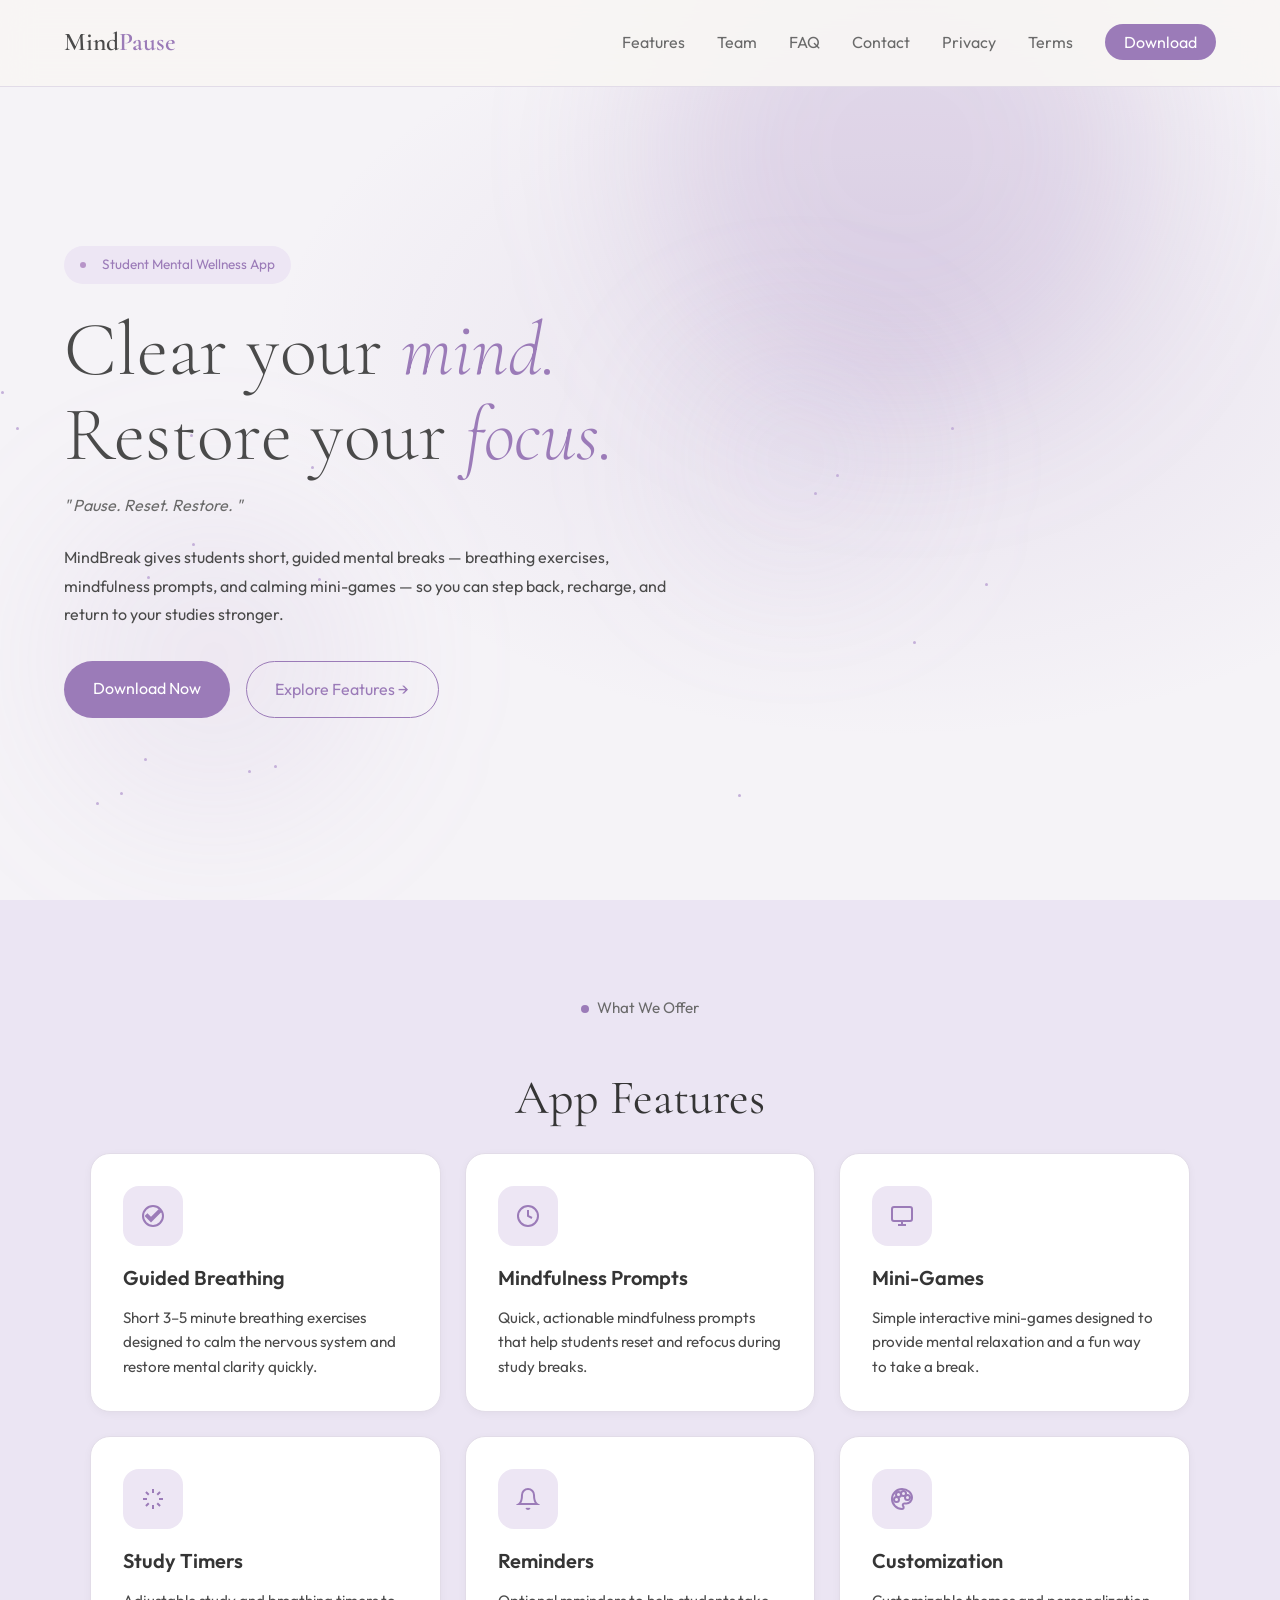
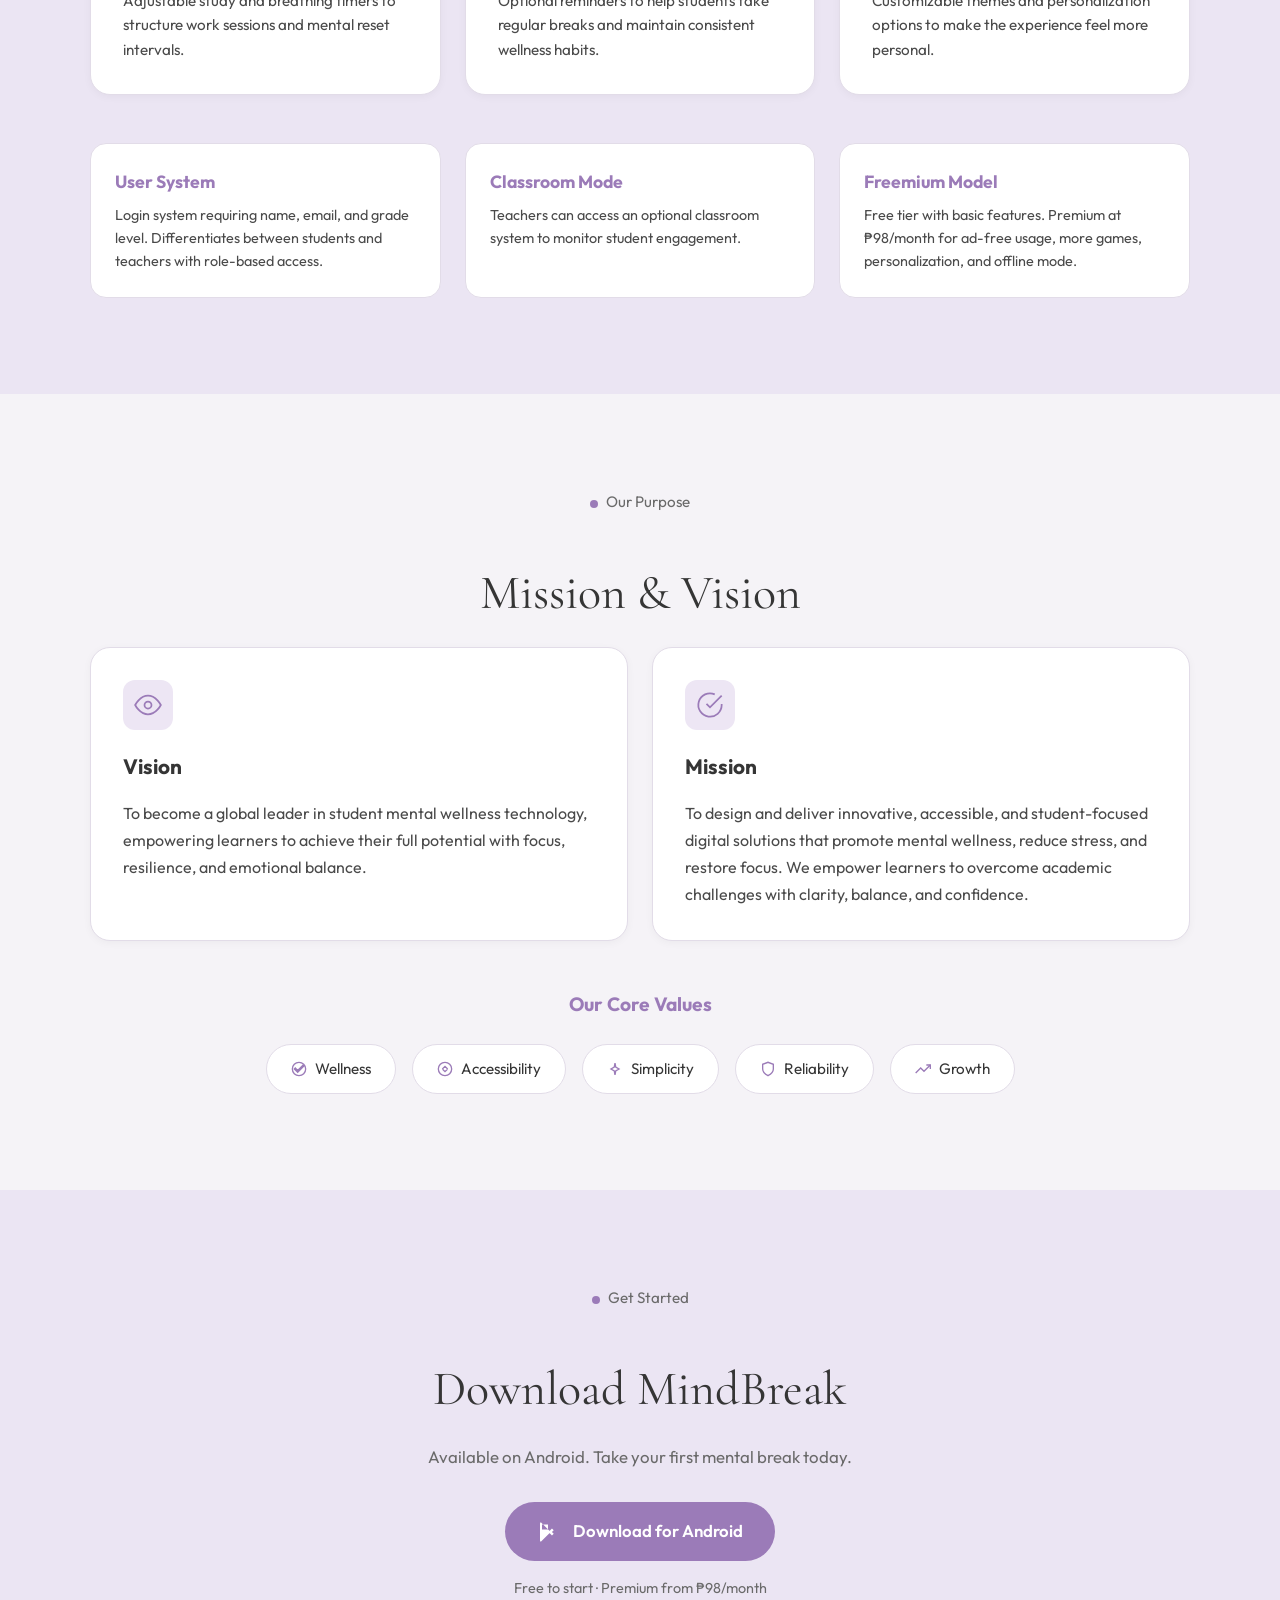
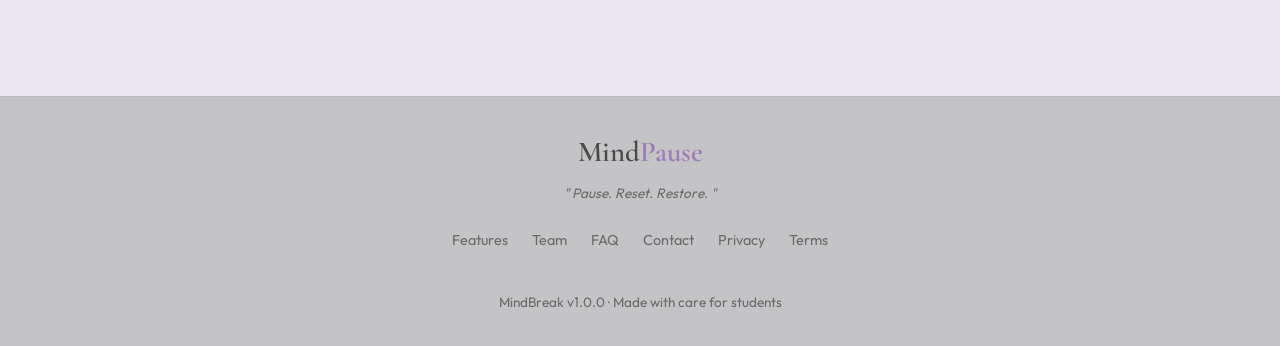
==== commit 4a230268: "Update download link for MindBreak app" ====
--- a/index.html
+++ b/index.html
@@ -188,7 +188,7 @@
     <p class="section-desc">Available on Android. Take your first mental break today.</p>
 
     <div class="download-options">
-      <a href="#" class="download-btn">
+      <a href="https://drive.google.com/file/d/1VdTTOweRTFuYJlkDj-WcgMPmrLnXEFXg/view?usp=sharing" class="download-btn" target="_blank" rel="noopener">
         <svg width="24" height="24" viewBox="0 0 24 24" fill="currentColor"><path d="M3,20.5V3.5C3,2.91 3.34,2.39 3.84,2.15L13.69,12L3.84,21.85C3.34,21.6 3,21.09 3,20.5M16.71,13.71L14.97,15.46L11.5,12L14.97,8.54L16.71,10.29L14.93,12L16.71,13.71M5,4.5V9.5H11V4.5H5Z"/></svg>
         Download for Android
       </a>
@@ -216,4 +216,4 @@
 
 <script src="script.js"></script>
 </body>
-</html>+</html>
--- a/style.css
+++ b/style.css
@@ -5,18 +5,18 @@
 }
 
 :root {
-  --deep: #f8f6f4;
+  --deep: #f5f3f7;
   --mid: #ffffff;
-  --teal: #e8f4f0;
-  --sage: #6b9080;
-  --mist: #a4c3b2;
+  --teal: #ede6f4;
+  --sage: #9b7bb8;
+  --mist: #c4b0d9;
   --cream: #353535;
-  --warm: #f0ebe6;
-  --coral: #e07a5f;
-  --gold: #81b29a;
-  --text-light: #5c5c5c;
-  --text-muted: #7a7a7a;
-  --border: #e0ddd8;
+  --warm: #ebe5f3;
+  --coral: #b794c8;
+  --gold: #8b6fa8;
+  --text-light: #4a4a4a;
+  --text-muted: #6a6a6a;
+  --border: #e2dce8;
 }
 
 body {
@@ -52,7 +52,7 @@
   font-size: 1.6rem;
   font-weight: 600;
   text-decoration: none;
-  color: white;
+  color: var(--text-light);
 }
 
 .nav-logo span {
@@ -84,7 +84,7 @@
   background: var(--sage);
   padding: 0.5rem 1.2rem;
   border-radius: 50px;
-  color: var(--deep) !important;
+  color: white !important;
 }
 
 .hero {
@@ -122,7 +122,7 @@
   background:
     radial-gradient(
       ellipse 70% 60% at 70% 40%,
-      rgba(107, 144, 128, 0.15) 0%,
+      rgba(155, 123, 184, 0.15) 0%,
       transparent 70%
     ),
     var(--deep);
@@ -138,7 +138,7 @@
   display: inline-flex;
   align-items: center;
   gap: 0.5rem;
-  background: rgba(155, 89, 208, 0.15);
+  background: var(--teal);
   padding: 0.5rem 1rem;
   border-radius: 50px;
   font-size: 0.85rem;
@@ -162,6 +162,7 @@
   line-height: 1.1;
 
   margin-bottom: 1rem;
+  color: var(--text-light);
 }
 
 .hero h1 em {
@@ -171,6 +172,7 @@
 .tagline {
   color: var(--text-muted);
   margin-bottom: 1.5rem;
+  font-style: italic;
 }
 
 .hero-desc {
@@ -194,19 +196,20 @@
 
 .btn-primary {
   background: var(--sage);
-  color: var(--deep);
+  color: white;
 }
 
 .btn-primary:hover {
-  background: var(--mist);
+  background: var(--gold);
 }
 
 .btn-secondary {
-  border: 1px solid rgba(255,255,255,0.2);
-  color: white;
+  border: 1px solid var(--sage);
+  color: var(--sage);
 }
 
 .btn-secondary:hover {
+  background: var(--teal);
   border-color: var(--sage);
   color: var(--sage);
 }
@@ -221,7 +224,7 @@
   width: 500px;
   height: 500px;
 
-  background: rgba(107, 144, 128, 0.2);
+  background: rgba(155, 123, 184, 0.2);
 
   top: -100px;
   right: 10%;
@@ -231,7 +234,7 @@
   width: 300px;
   height: 300px;
 
-  background: rgba(224, 122, 95, 0.1);
+  background: rgba(183, 148, 200, 0.12);
 
   bottom: 10%;
   left: 5%;
@@ -241,7 +244,7 @@
   width: 200px;
   height: 200px;
 
-  background: rgba(129, 178, 154, 0.15);
+  background: rgba(196, 176, 217, 0.15);
 
   top: 40%;
   right: 30%;
@@ -337,7 +340,7 @@
 .feature-card:hover {
   border-color: var(--sage);
   transform: translateY(-5px);
-  box-shadow: 0 8px 24px rgba(107, 144, 128, 0.15);
+  box-shadow: 0 8px 24px rgba(155, 123, 184, 0.15);
 }
 
 .feature-icon {
@@ -414,7 +417,7 @@
 
 .vm-card:hover {
   border-color: var(--sage);
-  box-shadow: 0 8px 24px rgba(107, 144, 128, 0.15);
+  box-shadow: 0 8px 24px rgba(155, 123, 184, 0.15);
 }
 
 .vm-icon {
@@ -498,7 +501,7 @@
   align-items: center;
   gap: 0.75rem;
   background: var(--sage);
-  color: var(--deep);
+  color: white;
   padding: 1rem 2rem;
   border-radius: 50px;
   text-decoration: none;
@@ -508,7 +511,7 @@
 }
 
 .download-btn:hover {
-  background: var(--mist);
+  background: var(--gold);
   transform: scale(1.02);
 }
 
@@ -801,7 +804,7 @@
 .page-header .blob-1 {
   width: 400px;
   height: 400px;
-  background: rgba(107, 144, 128, 0.2);
+  background: rgba(155, 123, 184, 0.2);
   top: -100px;
   right: 10%;
 }
@@ -809,7 +812,7 @@
 .page-header .blob-2 {
   width: 250px;
   height: 250px;
-  background: rgba(224, 122, 95, 0.12);
+  background: rgba(183, 148, 200, 0.15);
   bottom: -50px;
   left: 10%;
 }
@@ -832,6 +835,7 @@
   font-weight: 300;
   line-height: 1.1;
   margin-bottom: 1rem;
+  color: var(--text-light);
 }
 
 .page-header h1 em {
@@ -913,7 +917,7 @@
 .manager-card:hover {
   border-color: var(--sage);
   transform: translateY(-2px);
-  box-shadow: 0 4px 16px rgba(107, 144, 128, 0.12);
+  box-shadow: 0 4px 16px rgba(155, 123, 184, 0.12);
 }
 
 .manager-card.manager-head {
@@ -971,7 +975,7 @@
 .spec-card:hover {
   border-color: var(--sage);
   transform: translateY(-2px);
-  box-shadow: 0 4px 16px rgba(107, 144, 128, 0.12);
+  box-shadow: 0 4px 16px rgba(155, 123, 184, 0.12);
 }
 
 .spec-avatar {
@@ -1015,7 +1019,7 @@
 
 .faq-item:hover {
   border-color: var(--sage);
-  box-shadow: 0 4px 16px rgba(107, 144, 128, 0.1);
+  box-shadow: 0 4px 16px rgba(155, 123, 184, 0.1);
 }
 
 .faq-q {
@@ -1050,7 +1054,7 @@
 .contact-card:hover {
   border-color: var(--sage);
   transform: translateY(-3px);
-  box-shadow: 0 8px 24px rgba(107, 144, 128, 0.12);
+  box-shadow: 0 8px 24px rgba(155, 123, 184, 0.12);
 }
 
 .contact-icon {
@@ -1227,6 +1231,7 @@
   font-family: 'Cormorant Garamond', serif;
   font-size: 1.8rem;
   font-weight: 600;
+  color: var(--text-light);
 }
 
 .footer-brand span {
